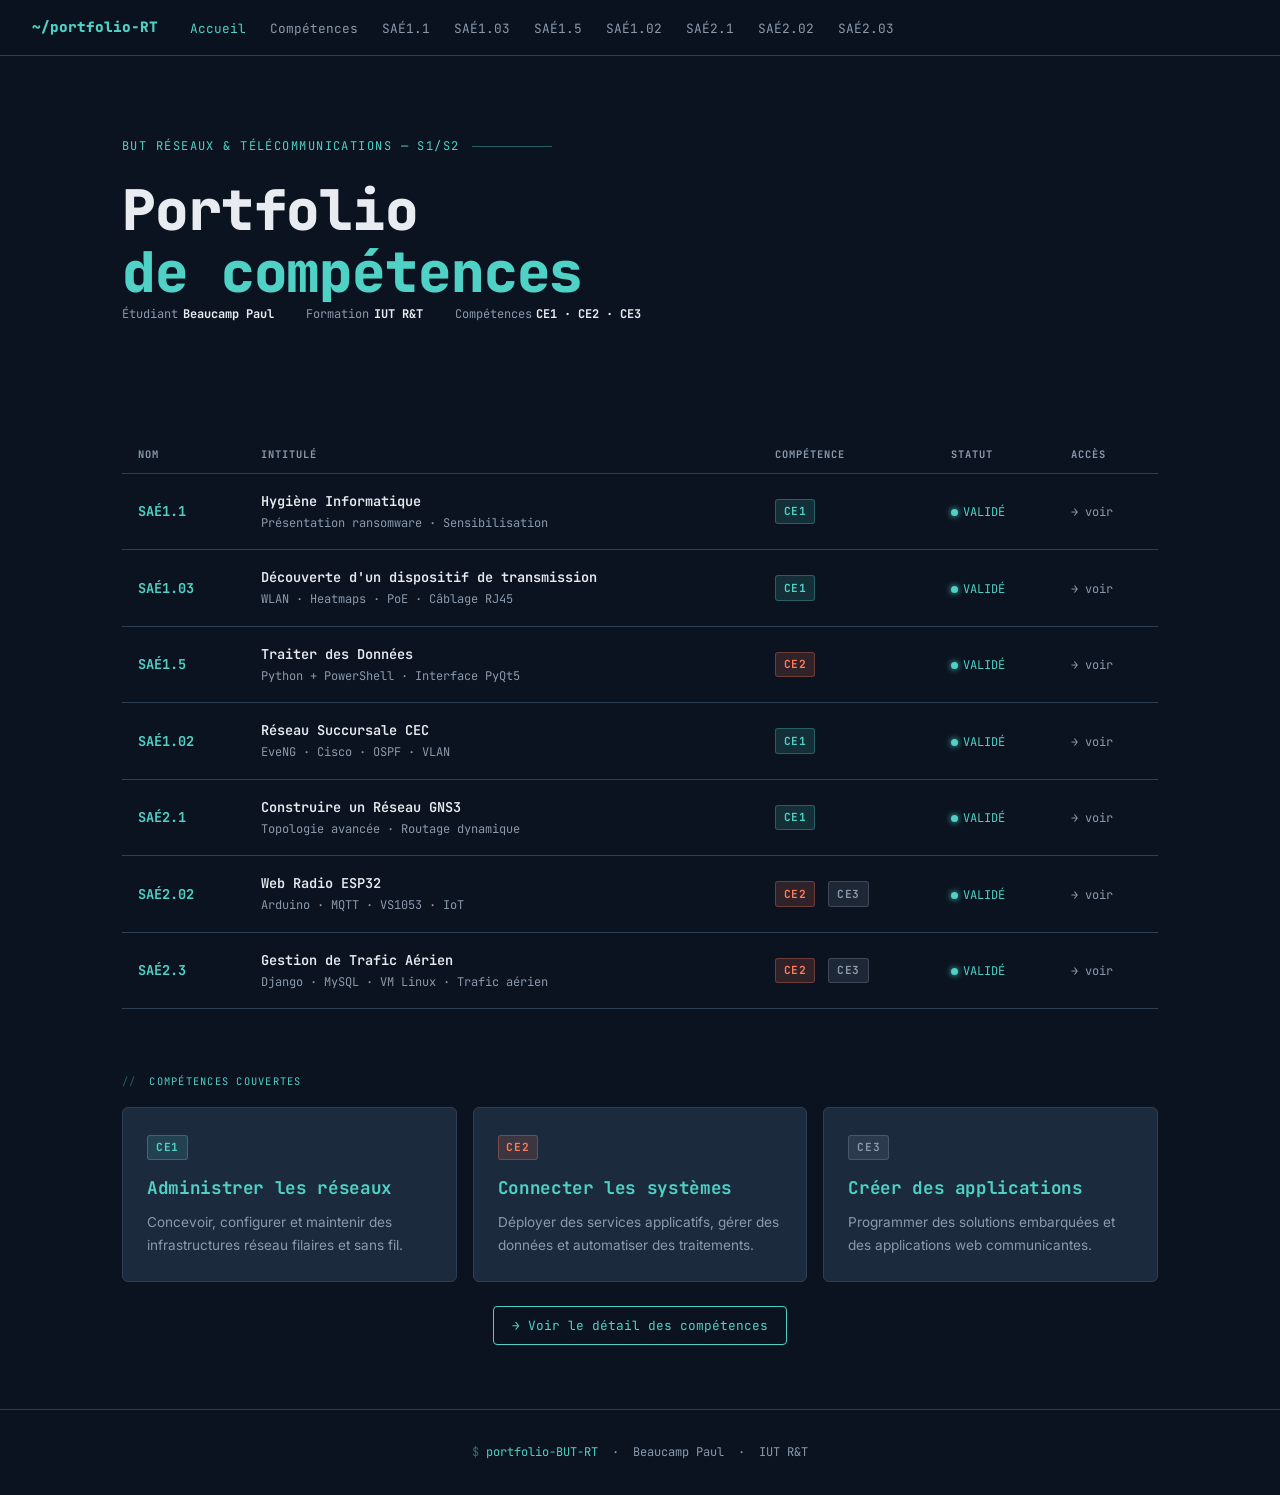
==== index.html @ a30f422e "Add files via upload" ====
<!DOCTYPE html>
<html lang="fr">
<head>
  <meta charset="UTF-8">
  <meta name="viewport" content="width=device-width, initial-scale=1.0">
  <title>Portfolio BUT R&T — Beaucamp Paul</title>
  <link rel="stylesheet" href="style.css">
</head>
<body>

<nav>
  <span class="nav-logo">~/portfolio-RT</span>
  <ul class="nav-links">
    <li><a href="index.html" class="active">Accueil</a></li>
    <li><a href="competences.html">Compétences</a></li>
    <li><a href="sae11.html">SAÉ1.1</a></li>
    <li><a href="sae103.html">SAÉ1.03</a></li>
    <li><a href="sae15.html">SAÉ1.5</a></li>
    <li><a href="sae102.html">SAÉ1.02</a></li>
    <li><a href="sae21.html">SAÉ2.1</a></li>
    <li><a href="sae202.html">SAÉ2.02</a></li>
    <li><a href="atc.html">SAÉ2.03</a></li>
  </ul>
</nav>

<main>
  <div class="container">

    <div class="hero">
      <div class="hero-eyebrow">BUT Réseaux &amp; Télécommunications — S1/S2</div>
      <h1>Portfolio<br><span>de compétences</span></h1>
      <div class="hero-meta">
        <span>Étudiant <span class="val">Beaucamp Paul</span></span>
        <span>Formation <span class="val">IUT R&T</span></span>
        <span>Compétences <span class="val">CE1 · CE2 · CE3</span></span>
      </div>
    </div>

    <section>


      <table class="routing-table">
        <thead>
          <tr>
            <th>Nom</th>
            <th>Intitulé</th>
            <th>Compétence</th>
            <th>Statut</th>
            <th>Accès</th>
          </tr>
        </thead>
        <tbody>
          <tr>
            <td class="rt-id">SAÉ1.1</td>
            <td>
              <div class="rt-title">Hygiène Informatique</div>
              <div class="rt-sub">Présentation ransomware · Sensibilisation</div>
            </td>
            <td><span class="tag tag-rt1">CE1</span></td>
            <td><span class="rt-status">VALIDÉ</span></td>
            <td><a href="sae11.html" class="rt-link">→ voir</a></td>
          </tr>
          <tr>
            <td class="rt-id">SAÉ1.03</td>
            <td>
              <div class="rt-title">Découverte d'un dispositif de transmission</div>
              <div class="rt-sub">WLAN · Heatmaps · PoE · Câblage RJ45</div>
            </td>
            <td><span class="tag tag-rt1">CE1</span></td>
            <td><span class="rt-status">VALIDÉ</span></td>
            <td><a href="sae103.html" class="rt-link">→ voir</a></td>
          </tr>
          <tr>
            <td class="rt-id">SAÉ1.5</td>
            <td>
              <div class="rt-title">Traiter des Données</div>
              <div class="rt-sub">Python + PowerShell · Interface PyQt5</div>
            </td>
            <td><span class="tag tag-rt2">CE2</span></td>
            <td><span class="rt-status">VALIDÉ</span></td>
            <td><a href="sae15.html" class="rt-link">→ voir</a></td>
          </tr>
          <tr>
            <td class="rt-id">SAÉ1.02</td>
            <td>
              <div class="rt-title">Réseau Succursale CEC</div>
              <div class="rt-sub">EveNG · Cisco · OSPF · VLAN</div>
            </td>
            <td><span class="tag tag-rt1">CE1</span></td>
            <td><span class="rt-status">VALIDÉ</span></td>
            <td><a href="sae102.html" class="rt-link">→ voir</a></td>
          </tr>
          <tr>
            <td class="rt-id">SAÉ2.1</td>
            <td>
              <div class="rt-title">Construire un Réseau GNS3</div>
              <div class="rt-sub">Topologie avancée · Routage dynamique</div>
            </td>
            <td><span class="tag tag-rt1">CE1</span></td>
            <td><span class="rt-status">VALIDÉ</span></td>
            <td><a href="sae21.html" class="rt-link">→ voir</a></td>
          </tr>
          <tr>
            <td class="rt-id">SAÉ2.02</td>
            <td>
              <div class="rt-title">Web Radio ESP32</div>
              <div class="rt-sub">Arduino · MQTT · VS1053 · IoT</div>
            </td>
            <td><span class="tag tag-rt2">CE2</span> <span class="tag tag-rt3" style="margin-left:.3rem">CE3</span></td>
            <td><span class="rt-status">VALIDÉ</span></td>
            <td><a href="sae202.html" class="rt-link">→ voir</a></td>
          </tr>
          <tr>
            <td class="rt-id">SAÉ2.3</td>
            <td>
              <div class="rt-title">Gestion de Trafic Aérien</div>
              <div class="rt-sub">Django · MySQL · VM Linux · Trafic aérien</div>
            </td>
            <td><span class="tag tag-rt2">CE2</span> <span class="tag tag-rt3" style="margin-left:.3rem">CE3</span></td>
            <td><span class="rt-status">VALIDÉ</span></td>
            <td><a href="atc.html" class="rt-link">→ voir</a></td>
          </tr>
        </tbody>
      </table>
    </section>

    <section style="padding-top:0">
      <div class="section-label">Compétences couvertes</div>
      <div style="display:grid;grid-template-columns:repeat(auto-fit,minmax(280px,1fr));gap:1rem;margin-top:1rem;">

        <div class="card">
          <div style="margin-bottom:.8rem"><span class="tag tag-rt1">CE1</span></div>
          <h3>Administrer les réseaux</h3>
          <p style="color:var(--muted);font-size:.85rem;margin-top:.5rem">
            Concevoir, configurer et maintenir des infrastructures réseau filaires et sans fil.
          </p>
        </div>

        <div class="card">
          <div style="margin-bottom:.8rem"><span class="tag tag-rt2">CE2</span></div>
          <h3>Connecter les systèmes</h3>
          <p style="color:var(--muted);font-size:.85rem;margin-top:.5rem">
            Déployer des services applicatifs, gérer des données et automatiser des traitements.
          </p>
        </div>

        <div class="card">
          <div style="margin-bottom:.8rem"><span class="tag tag-rt3">CE3</span></div>
          <h3>Créer des applications</h3>
          <p style="color:var(--muted);font-size:.85rem;margin-top:.5rem">
            Programmer des solutions embarquées et des applications web communicantes.
          </p>
        </div>

      </div>

      <div style="margin-top:1.5rem;text-align:center">
        <a href="competences.html" style="
          display:inline-block;
          border:1px solid var(--accent);
          color:var(--accent);
          font-family:'JetBrains Mono',monospace;
          font-size:.8rem;
          padding:.6em 1.4em;
          border-radius:4px;
          transition:background .2s;
        " onmouseover="this.style.background='rgba(79,209,197,.1)'" onmouseout="this.style.background='transparent'">
          → Voir le détail des compétences
        </a>
      </div>
    </section>

  </div>
</main>

<footer>
  <span class="prompt">portfolio-BUT-RT</span> &nbsp;·&nbsp; Beaucamp Paul &nbsp;·&nbsp; IUT R&T
</footer>

</body>
</html>
---- style.css ----
/* ============================================================
   PORTFOLIO BUT R&T — Prevot Justin / Beaucamp Paul
   Palette terminal réseau · JetBrains Mono + Inter
   ============================================================ */

@import url('https://fonts.googleapis.com/css2?family=JetBrains+Mono:wght@400;700;800&family=Inter:wght@400;500;600&display=swap');

:root {
  --bg:        #0B1320;
  --surface:   #1C2A3D;
  --surface2:  #243348;
  --text:      #E8ECF1;
  --muted:     #8A99AC;
  --accent:    #4FD1C5;
  --warn:      #FF7A59;
  --border:    #2E3F55;
  --radius:    6px;
}

*, *::before, *::after { box-sizing: border-box; margin: 0; padding: 0; }

html { scroll-behavior: smooth; }

body {
  background: var(--bg);
  color: var(--text);
  font-family: 'Inter', system-ui, sans-serif;
  font-size: 16px;
  line-height: 1.7;
  min-height: 100vh;
}

/* ── TYPOGRAPHIE ── */
h1, h2, h3, .mono {
  font-family: 'JetBrains Mono', 'Courier New', monospace;
  letter-spacing: -0.02em;
}

h1 { font-size: clamp(2rem, 5vw, 3.5rem); font-weight: 800; line-height: 1.1; }
h2 { font-size: clamp(1.4rem, 3vw, 2rem);  font-weight: 700; }
h3 { font-size: 1.1rem; font-weight: 700; color: var(--accent); }

a { color: var(--accent); text-decoration: none; }
a:hover { text-decoration: underline; }

/* ── NAV ── */
nav {
  position: sticky;
  top: 0;
  z-index: 100;
  background: rgba(11,19,32,0.92);
  backdrop-filter: blur(12px);
  border-bottom: 1px solid var(--border);
  padding: 0 2rem;
  display: flex;
  align-items: center;
  gap: 2rem;
  height: 56px;
}

.nav-logo {
  font-family: 'JetBrains Mono', monospace;
  font-weight: 800;
  font-size: 0.9rem;
  color: var(--accent);
  white-space: nowrap;
}

.nav-links {
  display: flex;
  gap: 1.5rem;
  list-style: none;
  flex-wrap: wrap;
}

.nav-links a {
  font-size: 0.8rem;
  color: var(--muted);
  font-family: 'JetBrains Mono', monospace;
  transition: color 0.2s;
}

.nav-links a:hover, .nav-links a.active { color: var(--accent); text-decoration: none; }

/* ── LAYOUT ── */
.container {
  max-width: 1100px;
  margin: 0 auto;
  padding: 0 2rem;
}

section { padding: 4rem 0; }

/* ── TERMINAL BADGE ── */
.prompt {
  font-family: 'JetBrains Mono', monospace;
  font-size: 0.75rem;
  color: var(--accent);
}
.prompt::before { content: '$ '; opacity: 0.5; }

/* ── FICHE TECHNIQUE (bandeau en haut des pages SAÉ) ── */
.tech-sheet {
  background: var(--surface);
  border: 1px solid var(--border);
  border-left: 3px solid var(--accent);
  border-radius: var(--radius);
  padding: 1.5rem 2rem;
  display: grid;
  grid-template-columns: repeat(auto-fit, minmax(160px, 1fr));
  gap: 1rem 2rem;
  margin-bottom: 3rem;
  font-family: 'JetBrains Mono', monospace;
  font-size: 0.8rem;
}

.tech-sheet dt {
  color: var(--muted);
  font-size: 0.65rem;
  text-transform: uppercase;
  letter-spacing: 0.08em;
  margin-bottom: 0.2rem;
}

.tech-sheet dd { color: var(--text); font-weight: 700; }

/* ── TAG COMPÉTENCE ── */
.tag {
  display: inline-block;
  font-family: 'JetBrains Mono', monospace;
  font-size: 0.7rem;
  font-weight: 700;
  padding: 0.2em 0.7em;
  border-radius: 3px;
  text-transform: uppercase;
  letter-spacing: 0.06em;
}

.tag-rt1 { background: rgba(79,209,197,0.15); color: var(--accent); border: 1px solid rgba(79,209,197,0.3); }
.tag-rt2 { background: rgba(255,122,89,0.15); color: var(--warn);   border: 1px solid rgba(255,122,89,0.3); }
.tag-rt3 { background: rgba(138,153,172,0.15); color: var(--muted); border: 1px solid rgba(138,153,172,0.3); }

/* ── TABLE DE ROUTAGE (index) ── */
.routing-table {
  width: 100%;
  border-collapse: collapse;
  font-family: 'JetBrains Mono', monospace;
  font-size: 0.85rem;
}

.routing-table thead th {
  text-align: left;
  padding: 0.6rem 1rem;
  font-size: 0.65rem;
  text-transform: uppercase;
  letter-spacing: 0.1em;
  color: var(--muted);
  border-bottom: 1px solid var(--border);
}

.routing-table tbody tr {
  border-bottom: 1px solid var(--border);
  transition: background 0.15s;
}

.routing-table tbody tr:hover { background: var(--surface); }

.routing-table td {
  padding: 1rem 1rem;
  vertical-align: middle;
}

.rt-id { color: var(--accent); font-weight: 700; }
.rt-title { color: var(--text); font-weight: 600; }
.rt-sub { color: var(--muted); font-size: 0.75rem; }
.rt-status {
  display: inline-flex;
  align-items: center;
  gap: 0.4em;
  font-size: 0.75rem;
  color: var(--accent);
}
.rt-status::before {
  content: '';
  display: inline-block;
  width: 7px;
  height: 7px;
  background: var(--accent);
  border-radius: 50%;
  box-shadow: 0 0 6px var(--accent);
}

.rt-link {
  font-size: 0.75rem;
  color: var(--muted);
  text-decoration: none;
}
.rt-link:hover { color: var(--accent); }

/* ── HERO PAGE D'ACCUEIL ── */
.hero {
  padding: 5rem 0 3rem;
}

.hero-eyebrow {
  font-family: 'JetBrains Mono', monospace;
  font-size: 0.75rem;
  color: var(--accent);
  letter-spacing: 0.12em;
  text-transform: uppercase;
  margin-bottom: 1.5rem;
  display: flex;
  align-items: center;
  gap: 0.8rem;
}

.hero-eyebrow::after {
  content: '';
  flex: 1;
  max-width: 80px;
  height: 1px;
  background: var(--accent);
  opacity: 0.4;
}

.hero h1 span { color: var(--accent); }

.hero-sub {
  color: var(--muted);
  font-size: 1rem;
  max-width: 540px;
  margin: 1.5rem 0 2.5rem;
}

.hero-meta {
  display: flex;
  gap: 2rem;
  flex-wrap: wrap;
  font-family: 'JetBrains Mono', monospace;
  font-size: 0.75rem;
  color: var(--muted);
}

.hero-meta span { display: flex; align-items: center; gap: 0.4em; }
.hero-meta .val { color: var(--text); font-weight: 700; }

/* ── SECTION LABEL ── */
.section-label {
  font-family: 'JetBrains Mono', monospace;
  font-size: 0.65rem;
  text-transform: uppercase;
  letter-spacing: 0.12em;
  color: var(--accent);
  margin-bottom: 1rem;
  display: flex;
  align-items: center;
  gap: 0.8rem;
}
.section-label::before {
  content: '//';
  opacity: 0.4;
}

/* ── CARD ── */
.card {
  background: var(--surface);
  border: 1px solid var(--border);
  border-radius: var(--radius);
  padding: 1.5rem;
}

/* ── CODE BLOCK ── */
.code-block {
  background: #060d18;
  border: 1px solid var(--border);
  border-radius: var(--radius);
  padding: 1.2rem 1.5rem;
  font-family: 'JetBrains Mono', monospace;
  font-size: 0.8rem;
  color: var(--accent);
  overflow-x: auto;
  line-height: 1.8;
  margin: 1.5rem 0;
}

.code-block .comment { color: var(--muted); }
.code-block .key { color: var(--warn); }
.code-block .val { color: #a8d8a8; }

/* ── PROSE ── */
.prose p { color: var(--muted); margin-bottom: 1.2rem; }
.prose p:last-child { margin-bottom: 0; }
.prose strong { color: var(--text); font-weight: 600; }

/* ── COMPÉTENCE BLOCK ── */
.comp-block {
  border-left: 2px solid var(--border);
  padding-left: 1.5rem;
  margin-bottom: 2.5rem;
}

.comp-block.rt1 { border-color: var(--accent); }
.comp-block.rt2 { border-color: var(--warn); }
.comp-block.rt3 { border-color: var(--muted); }

.comp-block h3 { margin-bottom: 0.5rem; }
.comp-block p { color: var(--muted); font-size: 0.9rem; }

/* ── AC LIST ── */
.ac-list {
  list-style: none;
  margin-top: 1rem;
}

.ac-list li {
  display: flex;
  align-items: flex-start;
  gap: 0.8rem;
  padding: 0.5rem 0;
  border-bottom: 1px solid var(--border);
  font-size: 0.85rem;
  color: var(--muted);
}

.ac-list li::before {
  content: '▸';
  color: var(--accent);
  flex-shrink: 0;
  margin-top: 0.1rem;
}

/* ── PREV/NEXT NAV ── */
.page-nav {
  display: flex;
  justify-content: space-between;
  gap: 1rem;
  padding: 2rem 0;
  border-top: 1px solid var(--border);
  margin-top: 4rem;
}

.page-nav a {
  font-family: 'JetBrains Mono', monospace;
  font-size: 0.8rem;
  color: var(--muted);
  display: flex;
  align-items: center;
  gap: 0.5rem;
  transition: color 0.2s;
}

.page-nav a:hover { color: var(--accent); text-decoration: none; }
.page-nav a.next { margin-left: auto; }

/* ── FOOTER ── */
footer {
  border-top: 1px solid var(--border);
  padding: 2rem;
  text-align: center;
  font-family: 'JetBrains Mono', monospace;
  font-size: 0.75rem;
  color: var(--muted);
}

/* ── RESPONSIVE ── */
@media (max-width: 768px) {
  nav { gap: 1rem; padding: 0 1rem; }
  .container { padding: 0 1rem; }
  .tech-sheet { grid-template-columns: 1fr 1fr; }
  .routing-table thead { display: none; }
  .routing-table td { display: block; padding: 0.4rem 0.8rem; }
  .routing-table tr { display: block; padding: 0.8rem; border-bottom: 1px solid var(--border); }
  .page-nav { flex-direction: column; }
  .page-nav a.next { margin-left: 0; }
}

@media (prefers-reduced-motion: reduce) {
  * { transition: none !important; }
}
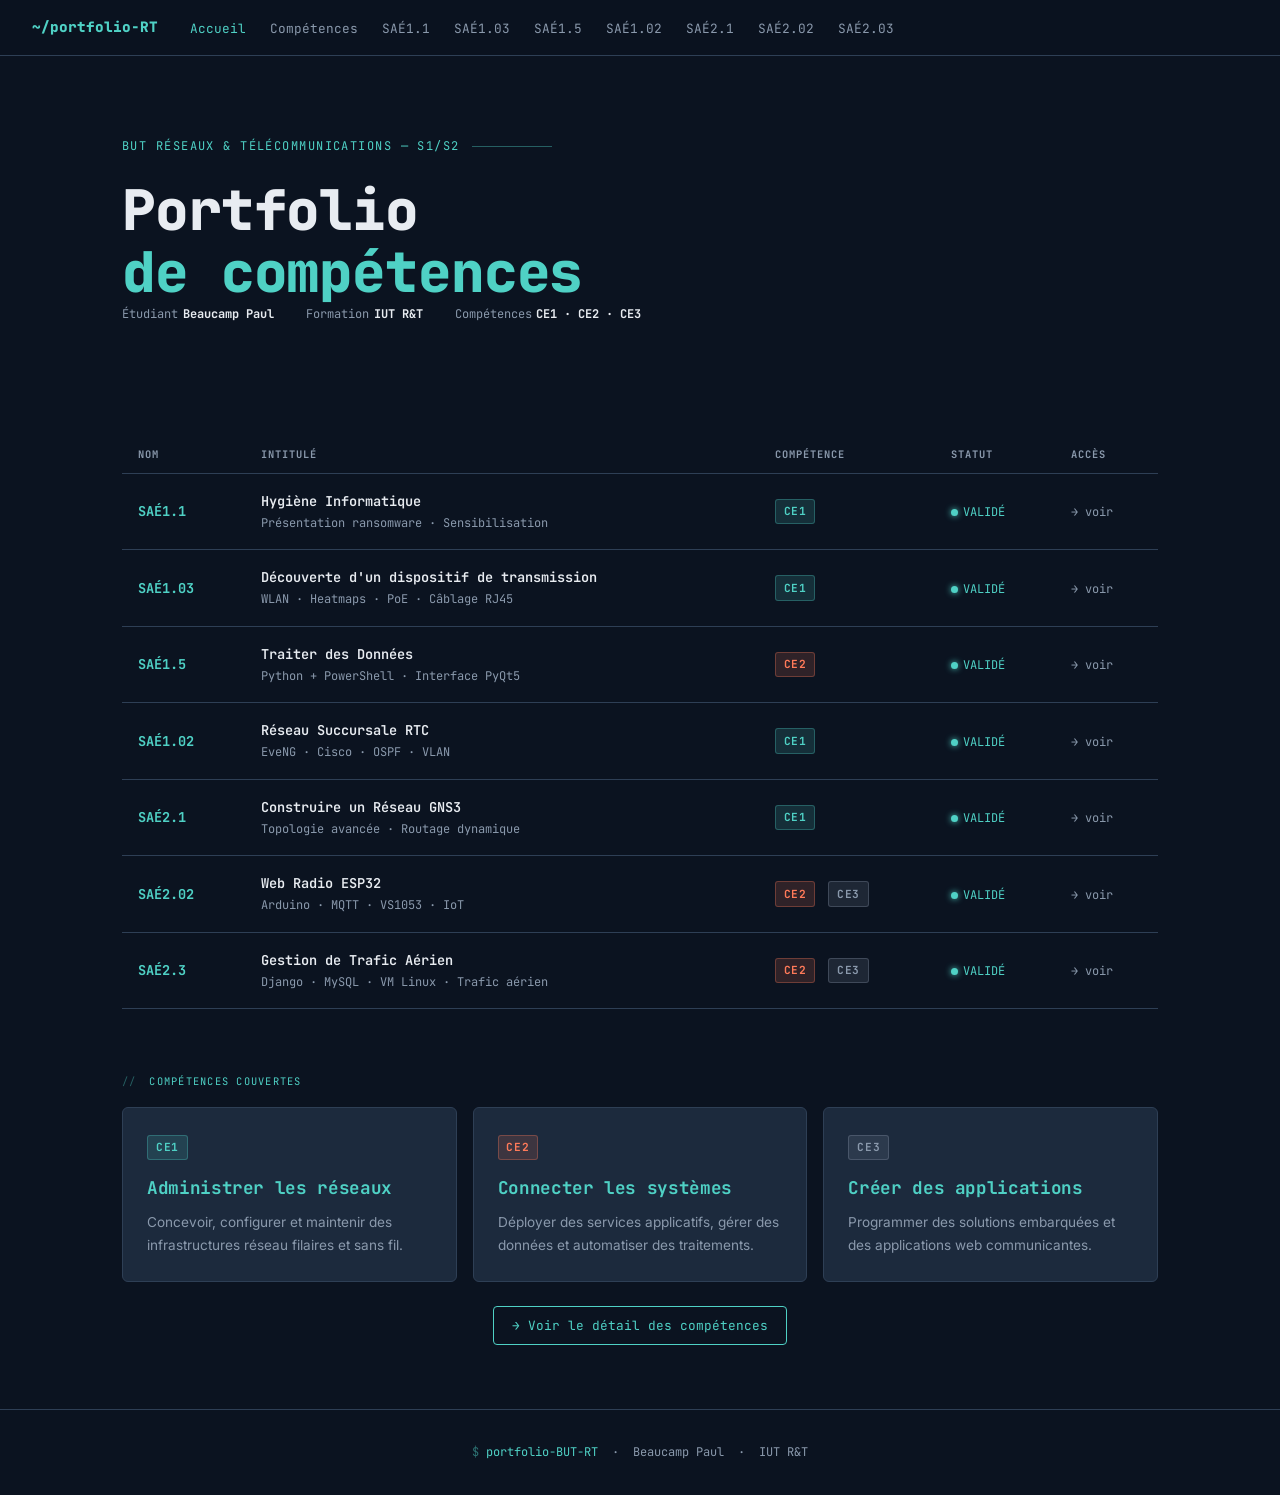
==== commit 82932363: "Update index.html" ====
--- a/index.html
+++ b/index.html
@@ -83,7 +83,7 @@
           <tr>
             <td class="rt-id">SAÉ1.02</td>
             <td>
-              <div class="rt-title">Réseau Succursale CEC</div>
+              <div class="rt-title">Réseau Succursale RTC</div>
               <div class="rt-sub">EveNG · Cisco · OSPF · VLAN</div>
             </td>
             <td><span class="tag tag-rt1">CE1</span></td>
@@ -178,4 +178,4 @@
 </footer>
 
 </body>
-</html>+</html>
